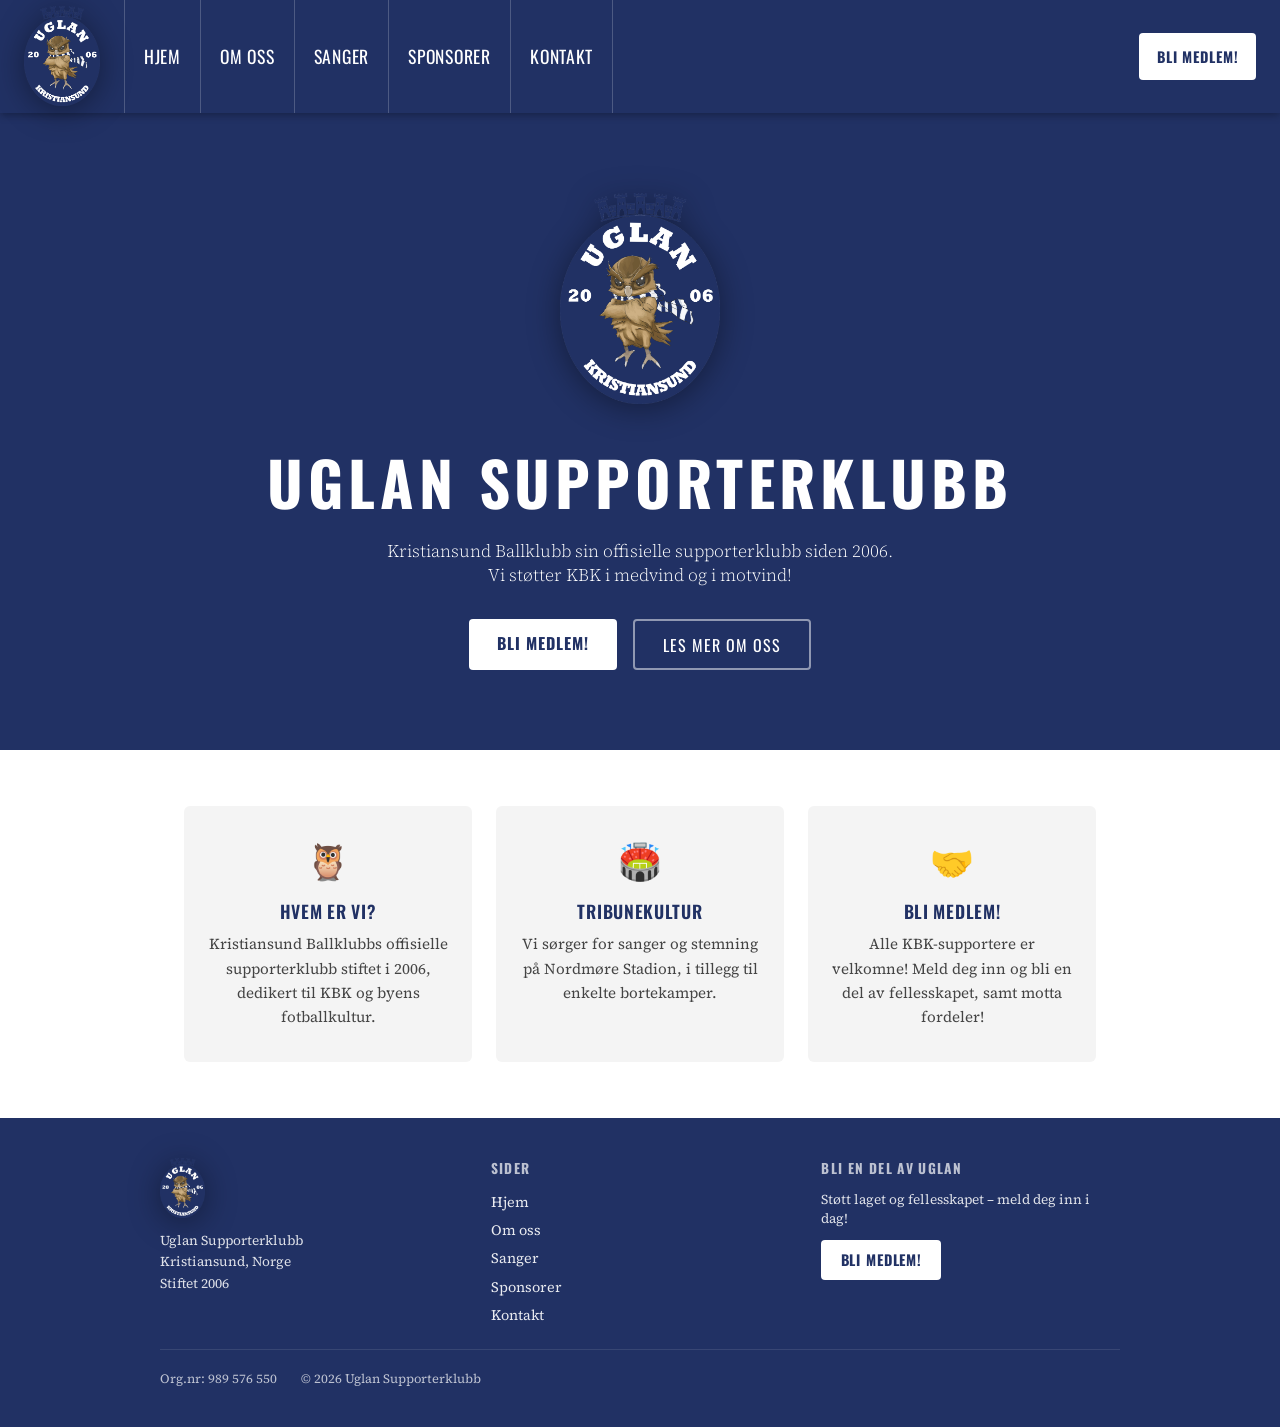
==== index.html @ d90a9cac "Initial commit: "index.html" første utkast." ====
<!DOCTYPE html>
<html lang="no">
<head>
  <meta charset="UTF-8" />
  <meta name="viewport" content="width=device-width, initial-scale=1.0" />
  <title>Uglan Supporterklubb – Kristiansund</title>
  <meta name="description" content="Uglan Supporterklubb – offisiell supporterklubb for Kristiansund BK siden 2006." />
  <link rel="apple-touch-icon" sizes="180x180" href="/apple-touch-icon.png">
  <link rel="icon" type="image/png" sizes="32x32" href="/favicon-32x32.png">
  <link rel="icon" type="image/png" sizes="16x16" href="/favicon-16x16.png">
  <link rel="manifest" href="/site.webmanifest">
  <link rel="stylesheet" href="css/style.css" />
</head>
<body>
  <!-- NAVBAR -->
  <nav class="navbar">
    <div class="nav-logo-container">
      <a class="nav-logo" href="index.html">
        <img src="img/logo.png" alt="Uglan logo" />

      </a>
    </div>
    <ul class="nav-links">
      <li><a href="index.html">Hjem</a></li>
      <li><a href="pages/om-oss.html">Om oss</a></li>
      <li><a href="pages/sanger.html">Sanger</a></li>
      <li><a href="pages/sponsorer.html">Sponsorer</a></li>
      <li><a href="pages/kontakt.html">Kontakt</a></li>
    </ul>
    <div class="nav-member">
      <a href="pages/bli-medlem.html" class="btn-member">Bli medlem!</a>
    </div>
    <button class="hamburger" id="hamburger" aria-label="Meny" aria-expanded="false">
      <span></span><span></span><span></span>
    </button>

    <!-- MOBIL-MENY -->
    <nav class="nav-mobile" id="nav-mobile" aria-label="Mobilmeny">
      <a href="index.html">Hjem</a>
      <a href="pages/om-oss.html">Om oss</a>
      <a href="pages/sanger.html">Sanger</a>
      <a href="pages/sponsorer.html">Sponsorer</a>
      <a href="pages/kontakt.html">Kontakt</a>
    </nav>
  </nav>
  <!-- MAIN CONTENT -->
  <main>
    <!-- HERO -->
    <section class="hero">
      <img class="hero-logo" src="img/logo.png" alt="Uglan Supporterklubb logo" />
      <h1>UGLAN SUPPORTERKLUBB</h1>
      <p>Kristiansund Ballklubb sin offisielle supporterklubb siden 2006.<br>Vi støtter KBK i medvind og i motvind!</p>
      <div class="hero-actions">
        <a href="pages/bli-medlem.html" class="btn-primary">Bli medlem!</a>
        <a href="pages/om-oss.html" class="btn-secondary">Les mer om oss</a>
      </div>
    </section>

    <!-- INFOKORT -->
    <div class="cards">
      <div class="card">
        <div class="card-icon">🦉</div>
        <h3>Hvem er vi?</h3>
        <p>Kristiansund Ballklubbs offisielle supporterklubb stiftet i 2006, dedikert til KBK og byens fotballkultur.</p>
      </div>
      <div class="card">
        <div class="card-icon">🏟️</div>
        <h3>Tribunekultur</h3>
        <p>Vi sørger for sanger og stemning på Nordmøre Stadion, i tillegg til enkelte bortekamper.</p>
      </div>
      <div class="card">
        <div class="card-icon">🤝</div>
        <h3>Bli medlem!</h3>
        <p>Alle KBK-supportere er velkomne! Meld deg inn og bli en del av fellesskapet, samt motta fordeler!</p>
      </div>
    </div>
  </main>
  <!-- FOOTER -->
  <footer>
    <div class="footer-inner">
      <div class="footer-brand">
        <img src="img/logo.png" alt="Uglan logo" />
        <p>Uglan Supporterklubb<br />Kristiansund, Norge<br />Stiftet 2006</p>
      </div>
      <div class="footer-links">
        <h4>Sider</h4>
        <ul>
          <li><a href="index.html">Hjem</a></li>
          <li><a href="pages/om-oss.html">Om oss</a></li>
          <li><a href="pages/sanger.html">Sanger</a></li>
          <li><a href="pages/sponsorer.html">Sponsorer</a></li>
          <li><a href="pages/kontakt.html">Kontakt</a></li>
        </ul>
      </div>
      <div class="footer-member">
        <h4>Bli en del av Uglan</h4>
        <p>Støtt laget og fellesskapet – meld deg inn i dag!</p>
        <a href="pages/bli-medlem.html" class="btn-footer-member">Bli medlem!</a>
      </div>
    </div>
    <div class="footer-bottom">
      <span><a href="https://virksomhet.brreg.no/nb/oppslag/enheter/989576550" target="_blank">Org.nr: 989 576 550</a></span>
      <span>© <script>document.write(new Date().getFullYear())</script> Uglan Supporterklubb</span>
    </div>
  </footer>

  <script>
    const btn = document.getElementById('hamburger');
    const menu = document.getElementById('nav-mobile');
    btn.addEventListener('click', () => {
      const open = menu.classList.toggle('open');
      btn.classList.toggle('open', open);
      btn.setAttribute('aria-expanded', open);
    });
  </script>
</body>
</html>
---- css/style.css ----
@import url('https://fonts.googleapis.com/css2?family=Oswald:wght@400;600;700&family=Source+Serif+4:ital,wght@0,300;0,400;1,300&display=swap');

/* ── Variables ─────────────────────────────────────────── */
:root {
  --navy: #213164;
  --navy-dark: #182449;
  --owl-brown: #735b37;
  --white:  #ffffff;
  --black:  #111111;
  --grey:   #f4f4f4;
  --text:   #1a1a1a;

  --li-border: rgba(255,255,255,.2);
}

/* ── Reset ─────────────────────────────────────────────── */
*, *::before, *::after { box-sizing: border-box; margin: 0; padding: 0; }
html { scroll-behavior: smooth; }
body {
  font-family: 'Source Serif 4', Georgia, serif;
  color: var(--text);
  background: var(--white);
  display: grid;
  grid-template-rows: auto 1fr auto;
  min-height: 100vh;
}
img { display: block; max-width: 100%; }
a { color: inherit; text-decoration: none; list-style: none;}
ul { list-style: none; }

/* ── Navigation ────────────────────────────────────────── */
.navbar {
  position: sticky;
  top: 0; left: 0; right: 0;
  background: var(--navy);
  display: flex;
  align-items: stretch;
  padding-right: 1.5rem;
  z-index: 1000;
  box-shadow: 0 2px 8px rgba(0,0,0,.3);
}

.nav-logo-container {
  padding: 0.4rem 1.5rem;
}
.nav-logo {
  display: flex;
  align-items: center;
  gap: .75rem;
  flex-shrink: 0;
}
.nav-logo img {
  height: 100px;
  width: auto;
  filter: drop-shadow(0 4px 16px rgba(0,0,0,.4));
}

.nav-links {
  display: flex;
  align-items: stretch;
}
.nav-links li {
  display: flex;
  border-left: 1px solid var(--li-border);
}
.nav-links li:last-child {
  border-right: 1px solid var(--li-border);
}
.nav-links a {
  display: flex;
  align-items: center;
  color: var(--white);
  font-family: 'Oswald', sans-serif;
  font-size: 1.1rem;
  font-weight: 400;
  letter-spacing: .04em;
  text-transform: uppercase;
  padding: 0 1.2rem;
  transition: background .2s;
  white-space: nowrap;
}
.nav-links a:hover{
  background: rgba(255,255,255,.15);
}

/* Bli Medlem – always visible, pushed to right */
.nav-member {
  margin-left: auto;
  flex-shrink: 0;
  align-self: center;
}
.btn-member {
  display: inline-block;
  background: var(--white);
  color: var(--navy);
  font-family: 'Oswald', sans-serif;
  font-weight: 700;
  font-size: .9rem;
  letter-spacing: .06em;
  text-transform: uppercase;
  padding: .8rem 1.1rem;
  border-radius: 4px;
  transition: background .2s, color .2s;
  white-space: nowrap;
}
.btn-member:hover {
  background: #dce8ff ;
}

/* Hamburger */
.hamburger {
  display: none;
  align-self: center;
  flex-direction: column;
  gap: 5px;
  cursor: pointer;
  padding: .4rem;
  margin-left: 1rem;
  background: none;
  border: none;
}
.hamburger span {
  display: block;
  width: 24px;
  height: 2px;
  background: var(--white);
  border-radius: 2px;
  transition: transform .3s, opacity .3s;
}
.hamburger.open span:nth-child(1) { transform: translateY(7px) rotate(45deg); }
.hamburger.open span:nth-child(2) { opacity: 0; }
.hamburger.open span:nth-child(3) { transform: translateY(-7px) rotate(-45deg); }

/* Mobile menu */
.nav-mobile {
  display: none;
  position: absolute;
  top: 100%;
  left: 0; right: 0;
  background: var(--navy-dark);
  z-index: 999;
  flex-direction: column;
}
.nav-mobile.open { display: flex; }
.nav-mobile a {
  color: var(--white);
  font-family: 'Oswald', sans-serif;
  font-size: 1.1rem;
  letter-spacing: .05em;
  text-transform: uppercase;
  padding: 1.5rem 0.8rem;
  border-bottom: 1px solid rgba(255,255,255,.08);
  transition: background .2s;
  list-style: none;
}
.nav-mobile a:hover {
  background: rgba(255,255,255,.08);
}


/* ── Hero ───────────────────────────────────────────────── */
.hero {
  background: var(--navy);
  color: var(--white);
  padding: 5rem 1.5rem;
  text-align: center;
}
.hero-logo {
  width: 160px;
  margin: 0 auto 2rem;
  filter: drop-shadow(0 4px 16px rgba(0,0,0,.4));
  animation: fadeUp .8s ease both;
}
.hero h1 {
  font-family: 'Oswald', sans-serif;
  font-size: clamp(2.2rem, 6vw, 3.8rem);
  font-weight: 700;
  letter-spacing: .08em;
  animation: fadeUp .8s .1s ease both;
}
.hero p {
  font-size: 1.1rem;
  font-weight: 300;
  margin-top: .75rem;
  opacity: .85;
  max-width: 540px;
  margin-inline: auto;
  animation: fadeUp .8s .2s ease both;
}
.hero-actions {
  margin-top: 2rem;
  display: flex;
  gap: 1rem;
  justify-content: center;
  flex-wrap: wrap;
  animation: fadeUp .8s .3s ease both;
}
.btn-primary {
  background: var(--white);
  color: var(--navy);
  font-family: 'Oswald', sans-serif;
  font-weight: 700;
  font-size: 1rem;
  letter-spacing: .06em;
  text-transform: uppercase;
  padding: .75rem 1.75rem;
  border-radius: 4px;
  transition: background .2s;
}
.btn-primary:hover { background: #dce8ff; }
.btn-secondary {
  background: transparent;
  color: var(--white);
  font-family: 'Oswald', sans-serif;
  font-weight: 400;
  font-size: 1rem;
  letter-spacing: .06em;
  text-transform: uppercase;
  padding: .73rem 1.75rem;
  border-radius: 4px;
  border: 2px solid rgba(255,255,255,.5);
  transition: border-color .2s;
}
.btn-secondary:hover { border-color: var(--white); }

@keyframes fadeUp {
  from { opacity: 0; transform: translateY(18px); }
  to   { opacity: 1; transform: translateY(0); }
}

/* ── Info cards ─────────────────────────────────────────── */
.cards {
  display: grid;
  grid-template-columns: repeat(auto-fit, minmax(220px, 1fr));
  gap: 1.5rem;
  max-width: 960px;
  margin: 3.5rem auto;
  padding: 0 1.5rem;
}
.card {
  background: var(--grey);
  border-radius: 6px;
  padding: 2rem 1.5rem;
  text-align: center;
}
.card-icon { font-size: 2.2rem; margin-bottom: .75rem; }
.card h3 {
  font-family: 'Oswald', sans-serif;
  font-size: 1.1rem;
  font-weight: 600;
  letter-spacing: .04em;
  text-transform: uppercase;
  color: var(--navy);
  margin-bottom: .5rem;
}
.card p { font-size: .95rem; color: #444; line-height: 1.6; }

/* ── Section shared ──────────────────────────────────────── */
.section {
  max-width: 800px;
  margin: 0 auto;
  padding: 3rem 1.5rem;
}
.section h2 {
  font-family: 'Oswald', sans-serif;
  font-size: 1.8rem;
  font-weight: 700;
  letter-spacing: .05em;
  text-transform: uppercase;
  color: var(--navy);
  margin-bottom: 1.25rem;
  padding-bottom: .6rem;
  border-bottom: 3px solid var(--navy);
}
.section p { line-height: 1.8; color: #333; margin-bottom: 1rem; }

/* ── Footer ─────────────────────────────────────────────── */
footer {
  background: var(--navy);
  color: var(--white);
  padding: 2.5rem 1.5rem;
}
.footer-inner {
  max-width: 960px;
  margin: 0 auto;
  display: grid;
  grid-template-columns: 1fr 1fr 1fr;
  gap: 2rem;
  align-items: start;
}
.footer-brand img {
  height: 60px;
  margin-bottom: .75rem;
  filter: drop-shadow(0 4px 16px rgba(0,0,0,.4));
}
.footer-brand p {
  font-size: .85rem;
  opacity: .85;
  line-height: 1.6;
}
.footer-links h4,
.footer-member h4 {
  font-family: 'Oswald', sans-serif;
  font-size: .85rem;
  letter-spacing: .1em;
  text-transform: uppercase;
  opacity: .7;
  margin-bottom: .75rem;
}
.footer-links ul { display: flex; flex-direction: column; gap: .4rem; }
.footer-links a {
  font-size: .9rem;
  opacity: .9;
  transition: opacity .2s;
}
.footer-links a:hover { opacity: 1; }
.footer-member p { font-size: .85rem; opacity: 0.85; margin-bottom: .75rem; }
.btn-footer-member {
  display: inline-block;
  background: var(--white);
  color: var(--navy);
  font-family: 'Oswald', sans-serif;
  font-weight: 700;
  font-size: .9rem;
  letter-spacing: .06em;
  text-transform: uppercase;
  padding: .6rem 1.2rem;
  border-radius: 4px;
  transition: background .2s;
}
.btn-footer-member:hover { background: #dce8ff; }
.footer-bottom {
  max-width: 960px;
  margin: 1.5rem auto 0;
  padding-top: 1.25rem;
  border-top: 1px solid rgba(255,255,255,.15);
  font-size: .8rem;
  opacity: .7;
  display: flex;
  gap: 1.5rem;
  flex-wrap: wrap;
}

/* ── Responsive ─────────────────────────────────────────── */
@media (max-width: 800px) {
  .nav-links { display: none; }
  .hamburger { display: flex; }

  .cards {
    grid-template-columns: 1fr;
  }
  
  .footer-inner {
    grid-template-columns: 1fr;
    gap: 1.5rem;
  }
}

@media (max-width: 480px) {
  .hero { padding: 3.5rem 1rem; }
  .hero-logo { width: 120px; }
}
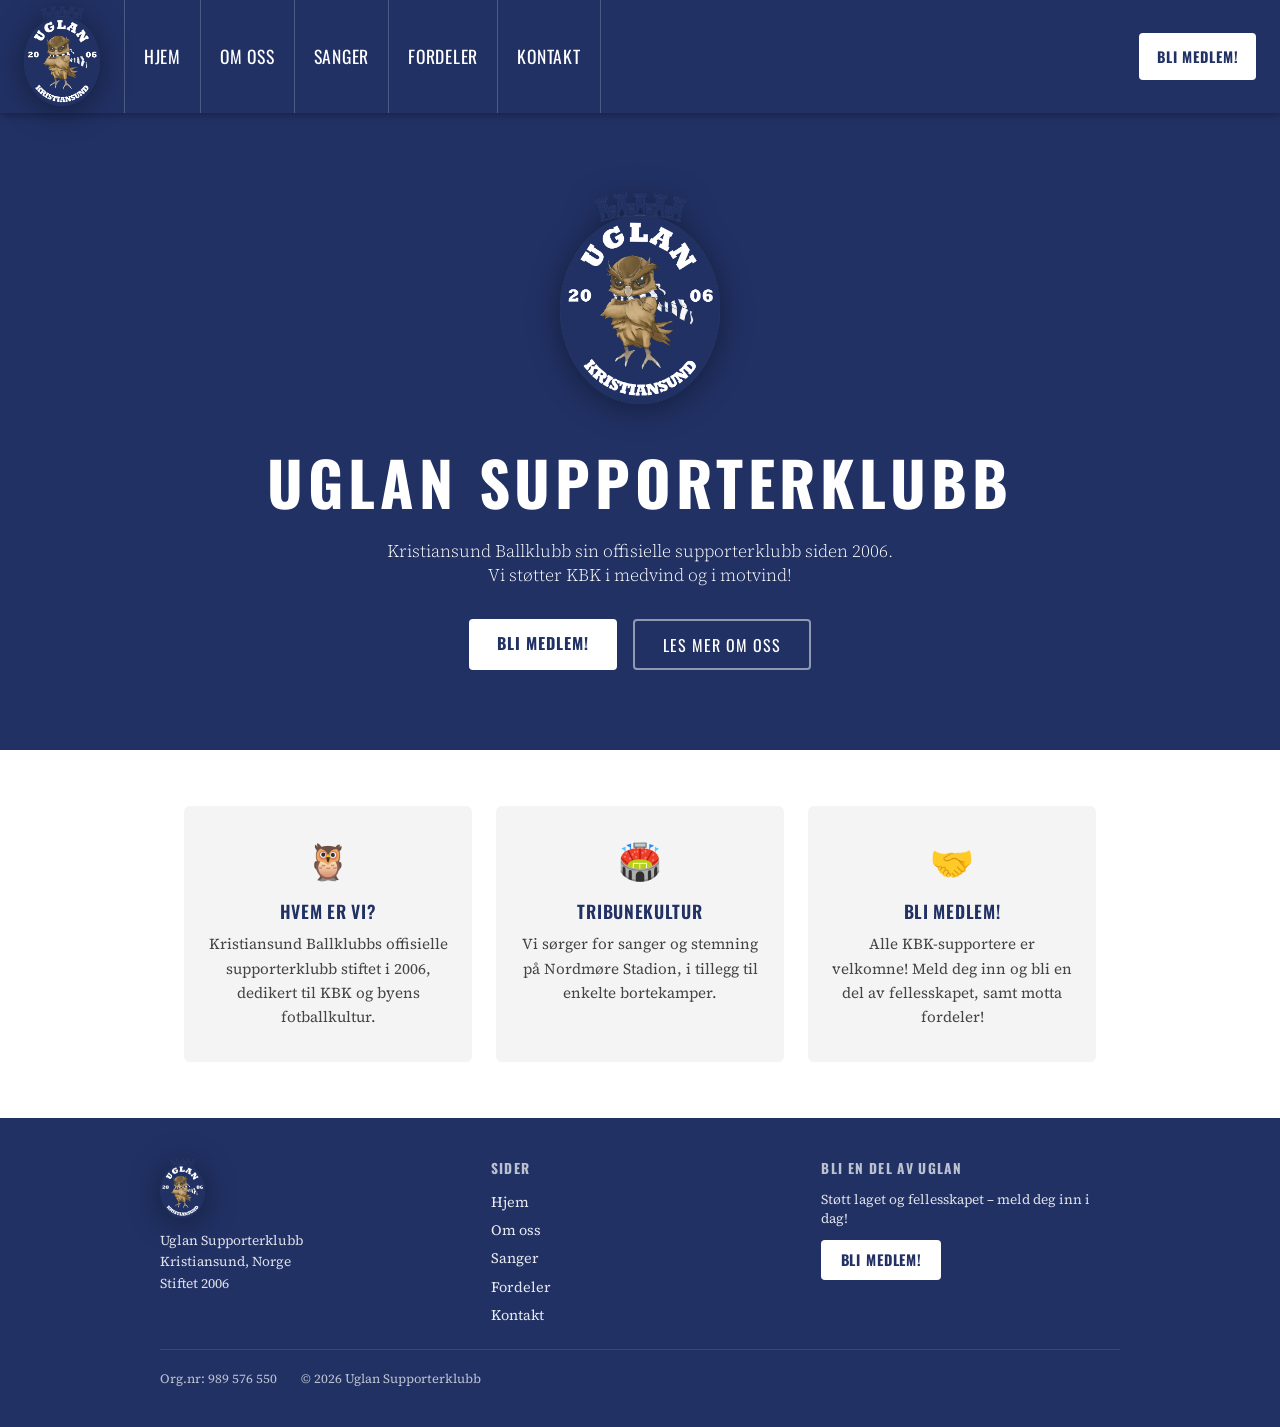
==== commit 84ae7c01: "refactor: Endret "sponsorer.html" til "fordeler.html"." ====
--- a/index.html
+++ b/index.html
@@ -24,11 +24,11 @@
       <li><a href="index.html">Hjem</a></li>
       <li><a href="pages/om-oss.html">Om oss</a></li>
       <li><a href="pages/sanger.html">Sanger</a></li>
-      <li><a href="pages/sponsorer.html">Sponsorer</a></li>
+      <li><a href="pages/fordeler.html">Fordeler</a></li>
       <li><a href="pages/kontakt.html">Kontakt</a></li>
     </ul>
     <div class="nav-member">
-      <a href="pages/bli-medlem.html" class="btn-member">Bli medlem!</a>
+      <a href="https://club.spond.com/landing/signup/uglansk/form/C18963B2721E4F938F3364AB05FD30AA" target="_blank" class="btn-member">Bli medlem!</a>
     </div>
     <button class="hamburger" id="hamburger" aria-label="Meny" aria-expanded="false">
       <span></span><span></span><span></span>
@@ -39,7 +39,7 @@
       <a href="index.html">Hjem</a>
       <a href="pages/om-oss.html">Om oss</a>
       <a href="pages/sanger.html">Sanger</a>
-      <a href="pages/sponsorer.html">Sponsorer</a>
+      <a href="pages/fordeler.html">Fordeler</a>
       <a href="pages/kontakt.html">Kontakt</a>
     </nav>
   </nav>
@@ -51,7 +51,7 @@
       <h1>UGLAN SUPPORTERKLUBB</h1>
       <p>Kristiansund Ballklubb sin offisielle supporterklubb siden 2006.<br>Vi støtter KBK i medvind og i motvind!</p>
       <div class="hero-actions">
-        <a href="pages/bli-medlem.html" class="btn-primary">Bli medlem!</a>
+        <a href="https://club.spond.com/landing/signup/uglansk/form/C18963B2721E4F938F3364AB05FD30AA" target="_blank" class="btn-primary">Bli medlem!</a>
         <a href="pages/om-oss.html" class="btn-secondary">Les mer om oss</a>
       </div>
     </section>
@@ -88,14 +88,14 @@
           <li><a href="index.html">Hjem</a></li>
           <li><a href="pages/om-oss.html">Om oss</a></li>
           <li><a href="pages/sanger.html">Sanger</a></li>
-          <li><a href="pages/sponsorer.html">Sponsorer</a></li>
+          <li><a href="pages/fordeler.html">Fordeler</a></li>
           <li><a href="pages/kontakt.html">Kontakt</a></li>
         </ul>
       </div>
       <div class="footer-member">
         <h4>Bli en del av Uglan</h4>
         <p>Støtt laget og fellesskapet – meld deg inn i dag!</p>
-        <a href="pages/bli-medlem.html" class="btn-footer-member">Bli medlem!</a>
+        <a href="https://club.spond.com/landing/signup/uglansk/form/C18963B2721E4F938F3364AB05FD30AA" target="_blank" class="btn-footer-member">Bli medlem!</a>
       </div>
     </div>
     <div class="footer-bottom">
--- a/css/style.css
+++ b/css/style.css
@@ -274,6 +274,47 @@
 }
 .section p { line-height: 1.8; color: #333; margin-bottom: 1rem; }
 
+/* ── Kontakt ─────────────────────────────────────────────── */
+.contact-grid {
+  display: grid;
+  grid-template-columns: 1fr;
+  gap: 1rem;
+}
+.contact-box {
+  background: var(--grey);
+  border-radius: 6px;
+  padding: 1.25rem 1.5rem;
+}
+.contact-box h3 {
+  font-family: 'Oswald', sans-serif;
+  font-size: 1rem;
+  font-weight: 600;
+  color: var(--navy);
+  text-transform: uppercase;
+  letter-spacing: .04em;
+  margin-bottom: .4rem;
+}
+.contact-box p {
+  font-size: 1.1rem;
+  color: #333;
+  line-height: 1.7;
+}
+.contact-box a { 
+  display: inline-flex;
+  align-items: center;
+  gap: .4rem;
+  color: var(--navy);
+  text-decoration: none;
+  margin-bottom: 0.5rem;
+  line-height: 1;
+}
+.contact-box a i {
+  display: inline-block;
+  width: 1.2rem;
+  text-align: center;
+}
+.contact-box a:hover span { text-decoration: underline; }
+
 /* ── Footer ─────────────────────────────────────────────── */
 footer {
   background: var(--navy);
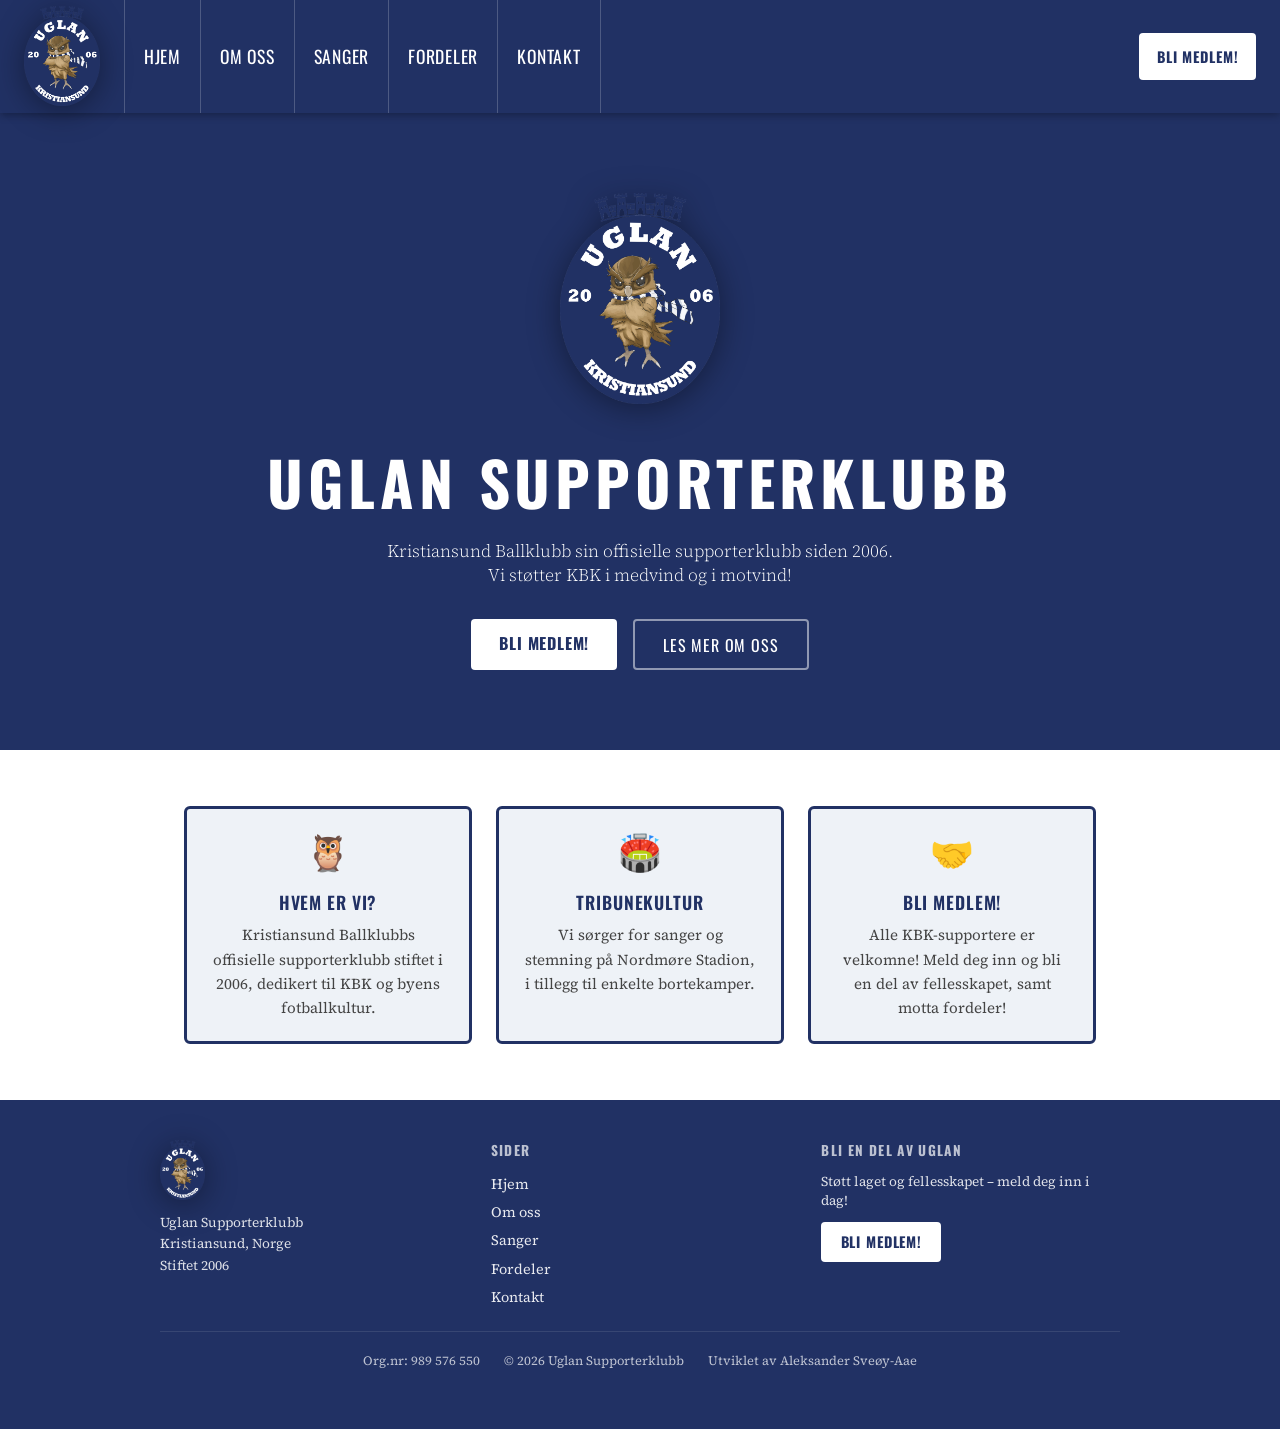
==== commit 85016ff0: "feat: Ordnet "sanger.html", samt gjennomførte generelle forbedringer for konsistens." ====
--- a/index.html
+++ b/index.html
@@ -3,7 +3,7 @@
 <head>
   <meta charset="UTF-8" />
   <meta name="viewport" content="width=device-width, initial-scale=1.0" />
-  <title>Uglan Supporterklubb – Kristiansund</title>
+  <title>Uglan Supporterklubb</title>
   <meta name="description" content="Uglan Supporterklubb – offisiell supporterklubb for Kristiansund BK siden 2006." />
   <link rel="apple-touch-icon" sizes="180x180" href="/apple-touch-icon.png">
   <link rel="icon" type="image/png" sizes="32x32" href="/favicon-32x32.png">
@@ -101,6 +101,7 @@
     <div class="footer-bottom">
       <span><a href="https://virksomhet.brreg.no/nb/oppslag/enheter/989576550" target="_blank">Org.nr: 989 576 550</a></span>
       <span>© <script>document.write(new Date().getFullYear())</script> Uglan Supporterklubb</span>
+      <span class="credit">Utviklet av Aleksander Sveøy-Aae</span>
     </div>
   </footer>
 
--- a/css/style.css
+++ b/css/style.css
@@ -8,8 +8,9 @@
   --white:  #ffffff;
   --black:  #111111;
   --grey:   #f4f4f4;
+  --grey-blue: #eef2f7;  /* Ny - lys blå bakgrunn */
   --text:   #1a1a1a;
-
+  --text-muted: #555;    /* Ny - dempet tekst */
   --li-border: rgba(255,255,255,.2);
 }
 
@@ -201,7 +202,7 @@
   font-family: 'Oswald', sans-serif;
   font-weight: 700;
   font-size: 1rem;
-  letter-spacing: .06em;
+  letter-spacing: .05em;
   text-transform: uppercase;
   padding: .75rem 1.75rem;
   border-radius: 4px;
@@ -214,7 +215,7 @@
   font-family: 'Oswald', sans-serif;
   font-weight: 400;
   font-size: 1rem;
-  letter-spacing: .06em;
+  letter-spacing: .05em;
   text-transform: uppercase;
   padding: .73rem 1.75rem;
   border-radius: 4px;
@@ -238,17 +239,18 @@
   padding: 0 1.5rem;
 }
 .card {
-  background: var(--grey);
+  background: var(--grey-blue);
+  padding: 1.25rem 1.5rem;
+  text-align: center;
+  border: 3px solid var(--navy);
   border-radius: 6px;
-  padding: 2rem 1.5rem;
-  text-align: center;
 }
 .card-icon { font-size: 2.2rem; margin-bottom: .75rem; }
 .card h3 {
   font-family: 'Oswald', sans-serif;
   font-size: 1.1rem;
   font-weight: 600;
-  letter-spacing: .04em;
+  letter-spacing: .05em;
   text-transform: uppercase;
   color: var(--navy);
   margin-bottom: .5rem;
@@ -257,7 +259,8 @@
 
 /* ── Section shared ──────────────────────────────────────── */
 .section {
-  max-width: 800px;
+  width: 100%;
+  max-width: min(85%, 900px);
   margin: 0 auto;
   padding: 3rem 1.5rem;
 }
@@ -272,7 +275,56 @@
   padding-bottom: .6rem;
   border-bottom: 3px solid var(--navy);
 }
-.section p { line-height: 1.8; color: #333; margin-bottom: 1rem; }
+
+.section p {
+  line-height: 1.8;
+}
+
+.section p.description {
+  margin-bottom: 1rem;
+}
+
+.section p.coming-soon {
+  font-size: 1rem;
+  font-weight: bold;
+  color: var(--owl-brown);
+  letter-spacing: .05em;
+}
+
+/* ── Om oss ─────────────────────────────────────────────── */
+.about-content h3 {
+  font-family: 'Oswald', sans-serif;
+  font-size: 1.2rem;
+  color: var(--navy);
+  font-weight: 600;
+  text-transform: uppercase;
+  letter-spacing: .05em;
+  margin-top: 1rem;
+  padding-bottom: .25rem;
+  border-bottom: 2px solid var(--navy);
+}
+
+.about-content h4 {
+  font-family: 'Oswald', sans-serif;
+  font-size: 1em;
+  color: var(--navy);
+  font-weight: 600;
+  text-transform: uppercase;
+  letter-spacing: .05em;
+  margin-top: .75rem;
+}
+
+.additional-info {
+  margin-top: 1.5rem;
+}
+
+.additional-info a {
+  text-decoration: underline;
+}
+
+.additional-info a:hover {
+  color: var(--navy);
+}
 
 /* ── Kontakt ─────────────────────────────────────────────── */
 .contact-grid {
@@ -281,18 +333,21 @@
   gap: 1rem;
 }
 .contact-box {
-  background: var(--grey);
+  background: var(--grey-blue);
+  padding: 1.25rem 1.5rem;
+  border: 3px solid var(--navy);
   border-radius: 6px;
-  padding: 1.25rem 1.5rem;
 }
 .contact-box h3 {
   font-family: 'Oswald', sans-serif;
-  font-size: 1rem;
-  font-weight: 600;
-  color: var(--navy);
-  text-transform: uppercase;
-  letter-spacing: .04em;
+  font-size: 1.2rem;
+  font-weight: 600;
+  color: var(--navy);
+  text-transform: uppercase;
+  letter-spacing: .05em;
   margin-bottom: .4rem;
+  padding-bottom: .25rem;
+  border-bottom: 2px solid var(--navy);
 }
 .contact-box p {
   font-size: 1.1rem;
@@ -314,6 +369,234 @@
   text-align: center;
 }
 .contact-box a:hover span { text-decoration: underline; }
+
+/* ── Fordeler ─────────────────────────────────────────────── */
+.advantages-container {
+  display: grid;
+  grid-template-columns: repeat(auto-fit, minmax(200px, 1fr));
+  margin-inline: auto;
+  gap: 1.5rem;
+  margin-top: 1.5rem;
+  justify-content: center;
+}
+
+.advantages-box {
+  display: flex;
+  flex-direction: column;
+  align-items: center;
+  text-align: center;
+  gap: .75rem;
+  background: var(--grey-blue);
+  padding: 1.25rem 1.5rem;
+  border: 3px solid var(--navy);
+  border-radius: 6px;
+}
+
+.advantages-box img {
+  max-width: 200px;
+  height: auto;
+  aspect-ratio: 3 / 2;
+  object-fit: contain;
+}
+
+.advantages-box h3 {
+  font-family: 'Oswald', sans-serif;
+  font-size: 1.2rem;
+  font-weight: 600;
+  color: var(--navy);
+  text-transform: uppercase;
+  letter-spacing: .05em;
+  margin-bottom: .4rem;
+  border-bottom: 2px solid var(--navy);
+}
+
+.advantages-box ul {
+  width: calc(100% + 3rem);
+  text-align: left;
+  list-style-position: outside;
+  
+  border-top: 2px solid var(--navy);
+  padding-left: 1.5rem;
+  padding-top: .75rem;
+}
+
+.advantages-box li {
+  list-style-type: disc;
+  hyphens: auto;
+  overflow-wrap: break-word;
+  font-size: 1.1rem;
+  color: #333;
+  line-height: 1.6;
+}
+
+.advantages-box li::marker {
+  color: var(--navy);
+}
+
+/* ── Sanger ─────────────────────────────────────────────── */
+.songs-container {
+  max-width: 100%;
+}
+
+.song-category {
+  font-family: 'Oswald', sans-serif;
+  font-size: 1.5rem;
+  font-weight: 600;
+  color: var(--navy);
+  text-transform: uppercase;
+  letter-spacing: .05em;
+  margin-top: 3rem;
+  margin-bottom: 1.5rem;
+  padding-bottom: .5rem;
+  border-bottom: 2px solid var(--navy);
+}
+.song-category:first-child {
+  margin-top: 0;
+}
+
+.song-box {
+  background: var(--grey-blue);
+  padding: 1.5rem;
+  margin-bottom: 1.5rem;
+  border-left: 4px solid var(--navy);
+  border-radius: 4px;
+}
+.song-box:last-child {
+  margin-bottom: 0;
+}
+
+.song-title {
+  font-family: 'Oswald', sans-serif;
+  font-size: 1.3rem;
+  font-weight: 600;
+  color: var(--navy);
+  text-transform: uppercase;
+  letter-spacing: .05em;
+  margin-bottom: .5rem;
+}
+
+.song-tags {
+  display: flex;
+  flex-wrap: wrap;
+  gap: .5rem;
+  margin-bottom: .75rem;
+}
+
+.tag {
+  display: inline-block;
+  padding: .2rem .6rem;
+  font-family: 'Oswald', sans-serif;
+  border: 3px solid var(--navy);
+  border-radius: 6px;
+  font-size: .75rem;
+  font-weight: 600;
+  text-transform: uppercase;
+  letter-spacing: .05em;
+}
+
+.tag-seier {
+  background: #ffd700;
+  color: #000;
+}
+.tag-seier::before {
+  content: "Etter seier";
+}
+
+.tag-klassiker {
+  background: #cd7f32;
+  color: #fff;
+}
+.tag-klassiker::before {
+  content: "Klassiker";
+}
+
+.tag-molde {
+  background: #176fc1;
+  color: #fff;
+}
+.tag-molde::before {
+  content: "Kun M*lde";
+}
+
+.tag-ny {
+  background: #00a86b;
+  color: #fff;
+}
+.tag-ny::before {
+  content: "Ny!";
+}
+
+.tag-hjemmebane {
+  background: var(--navy);
+  color: #fff;
+}
+.tag-hjemmebane::before {
+  content: "Kun Hjemmebane";
+}
+
+.tag-bortebane {
+  background: #fff;
+  color: #000;
+}
+.tag-bortebane::before {
+  content: "Kun Bortebane";
+}
+
+.tag-cornerefrispark {
+  background: #e21f29;
+  color: #fff;
+}
+.tag-cornerefrispark::before {
+  content: "Offensive cornere & frispark";
+}
+
+.tag-baccalaobrigaden {
+  background: #86858d;
+  color: #fff;
+}
+.tag-baccalaobrigaden::before {
+  content: "BaccalaoBrigaden";
+}
+
+.tag-arkivert {
+  background: #6c757d;
+  color: #fff;
+}
+.tag-arkivert::before {
+  content: "Arkivert";
+}
+
+.song-melody {
+  font-size: .9rem;
+  color: var(--text-muted);
+  margin-bottom: 1rem;
+}
+.song-melody a {
+  color: var(--text-muted);
+  text-decoration: underline;
+}
+
+.song-note {
+  font-size: .9rem;
+  color: var(--owl-brown);
+  font-weight: 600;
+  margin-bottom: .5rem;
+}
+
+.song-lyrics {
+  line-height: 1.8;
+  color: var(--text);
+}
+.song-lyrics p {
+  margin-bottom: .75rem;
+}
+.song-lyrics p:last-child {
+  margin-bottom: 0;
+}
+.song-lyrics em {
+  font-style: italic;
+  font-weight: 600;
+}
 
 /* ── Footer ─────────────────────────────────────────────── */
 footer {
@@ -373,13 +656,15 @@
 .footer-bottom {
   max-width: 960px;
   margin: 1.5rem auto 0;
-  padding-top: 1.25rem;
+  padding: 1.25rem 0;
   border-top: 1px solid rgba(255,255,255,.15);
   font-size: .8rem;
   opacity: .7;
   display: flex;
-  gap: 1.5rem;
   flex-wrap: wrap;
+  justify-content: center;  /* Legg til for sentrering */
+  column-gap: 1.5rem;  /* Horisontalt mellom elementer */
+  row-gap: .3rem;      /* Mindre vertikalt når de wrapper */
 }
 
 /* ── Responsive ─────────────────────────────────────────── */
